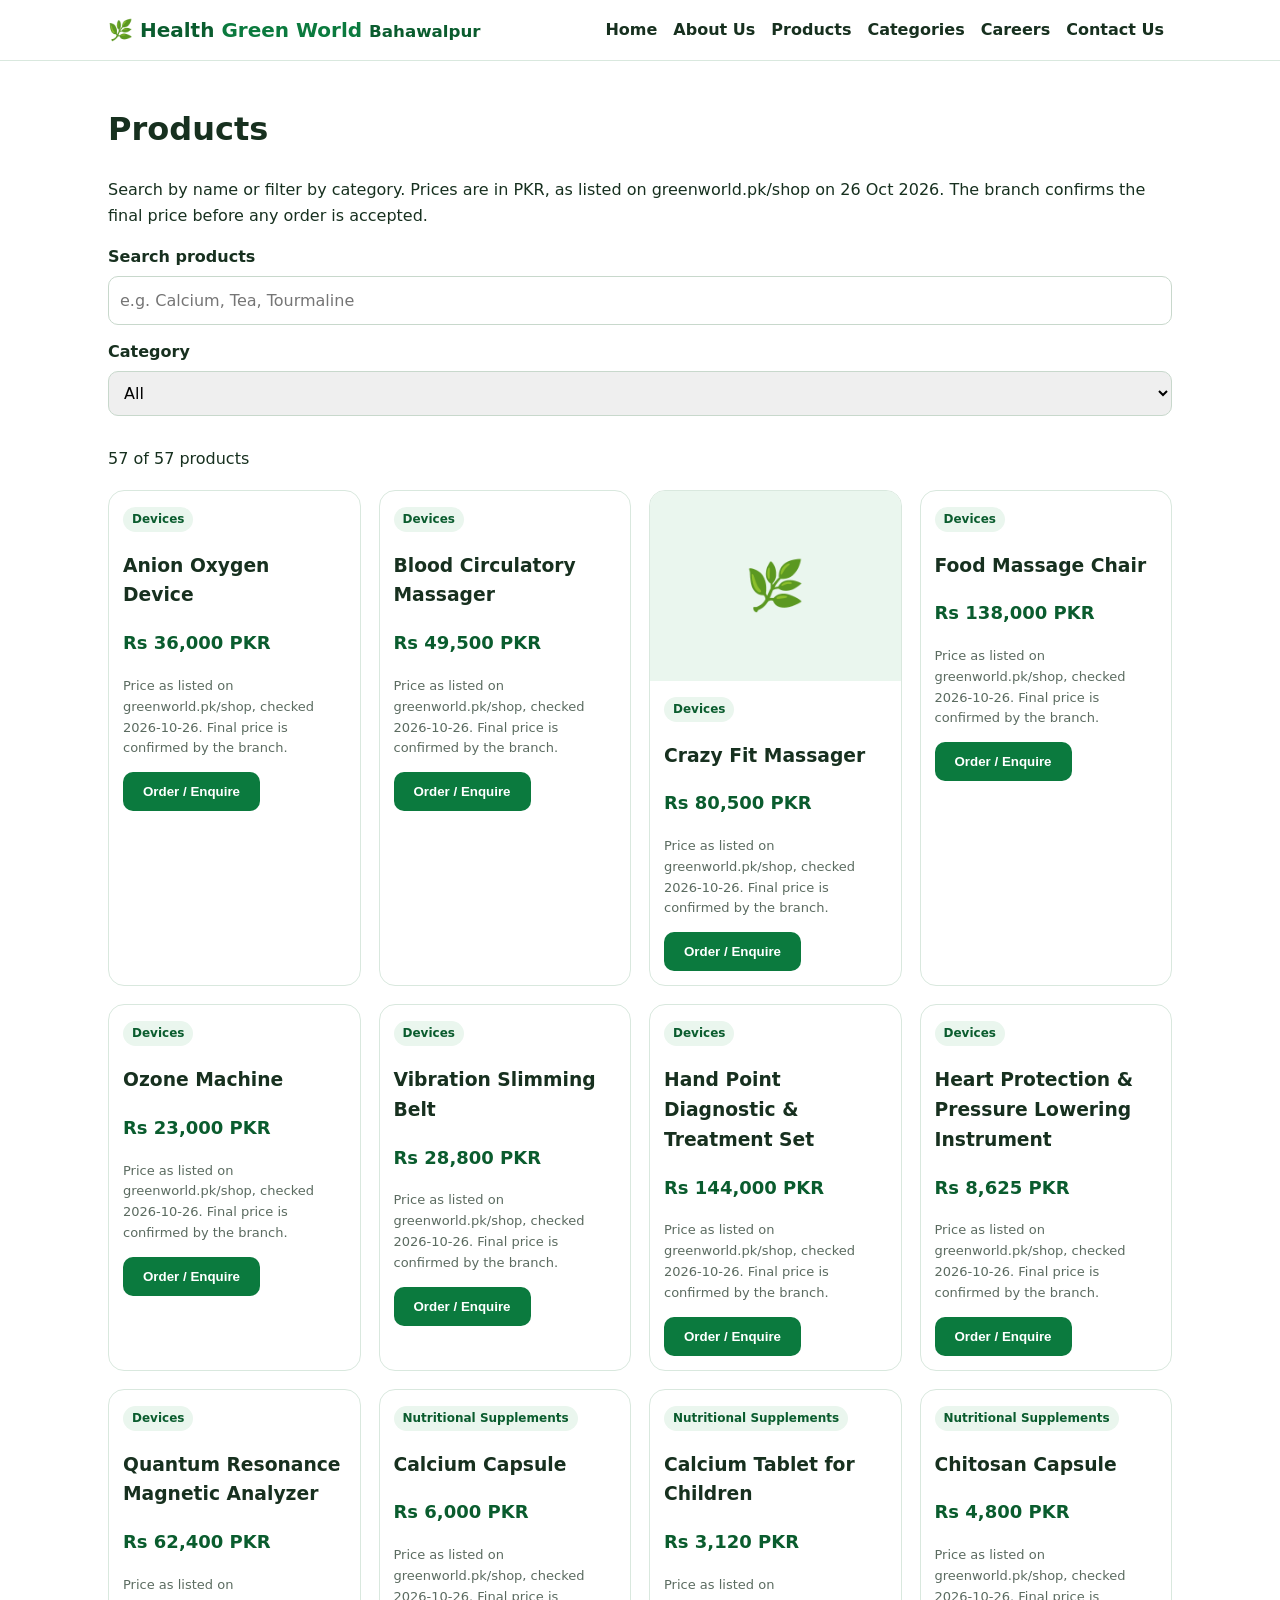
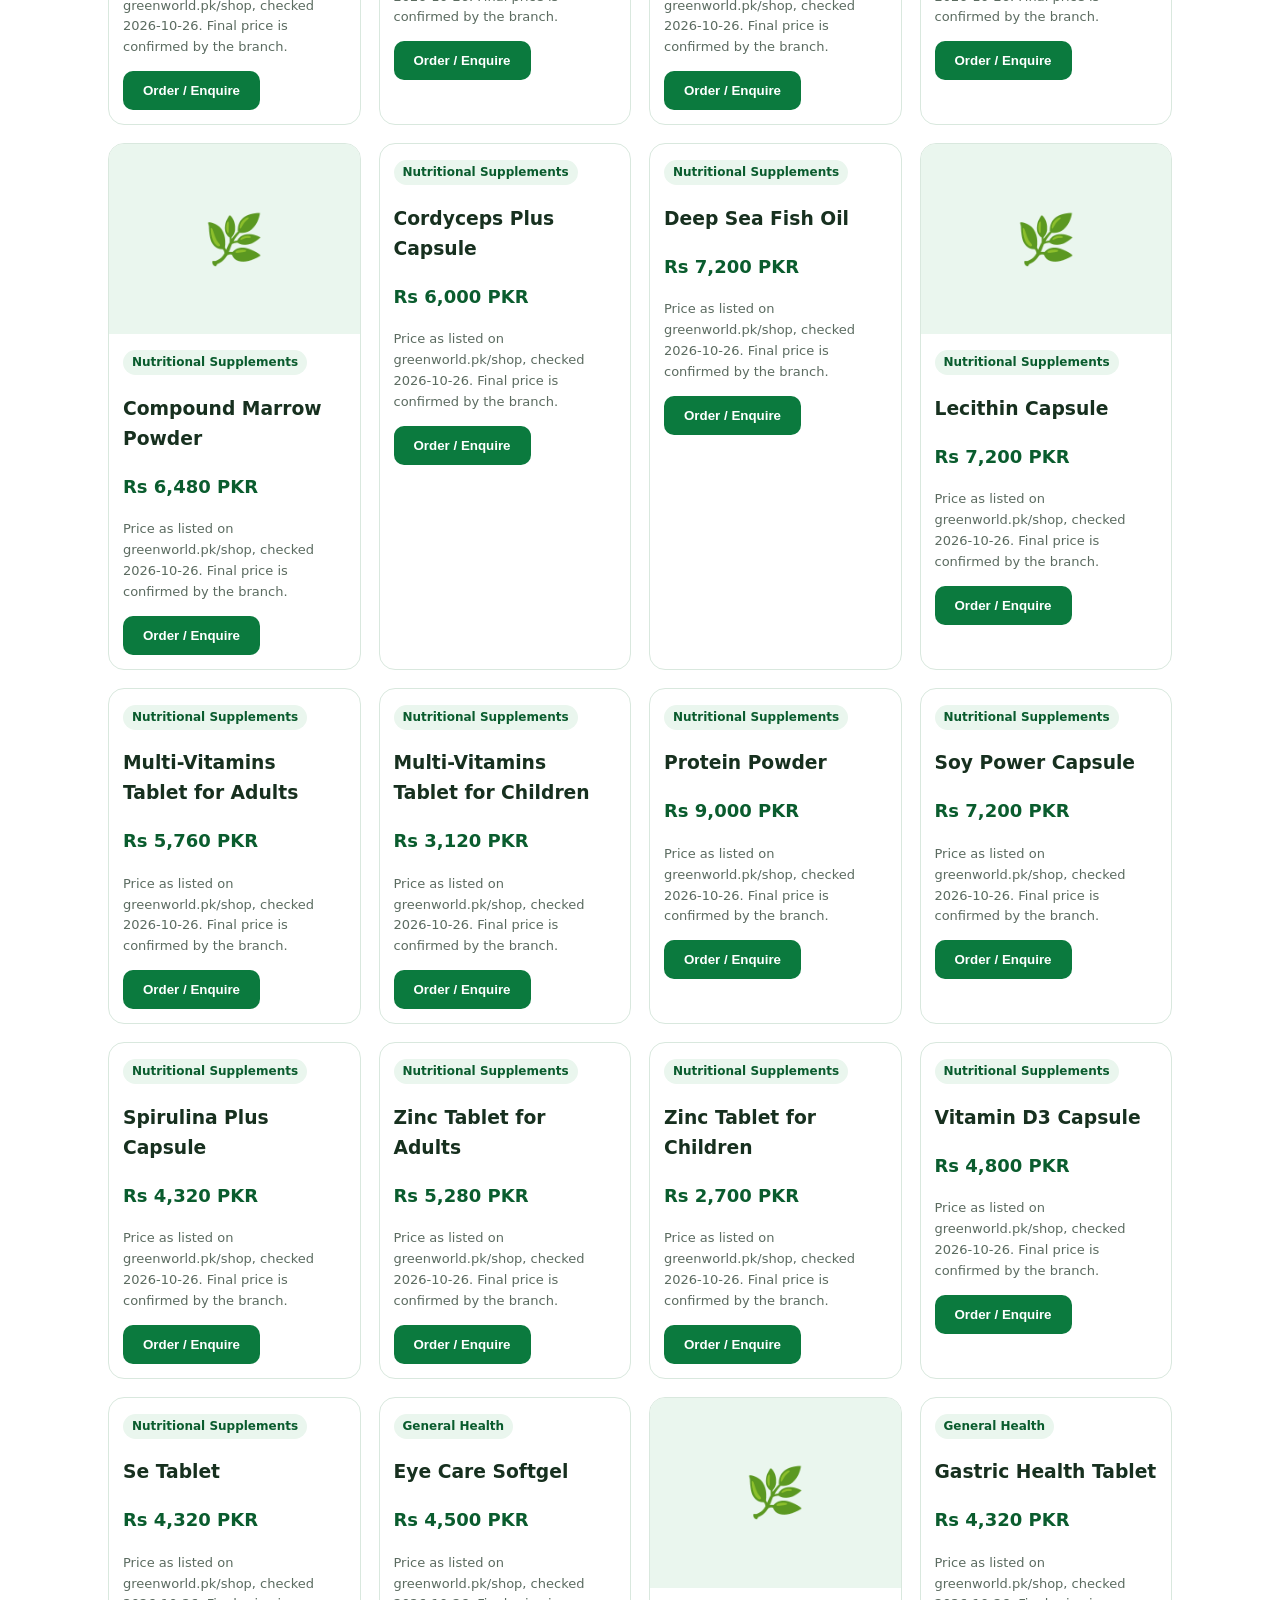
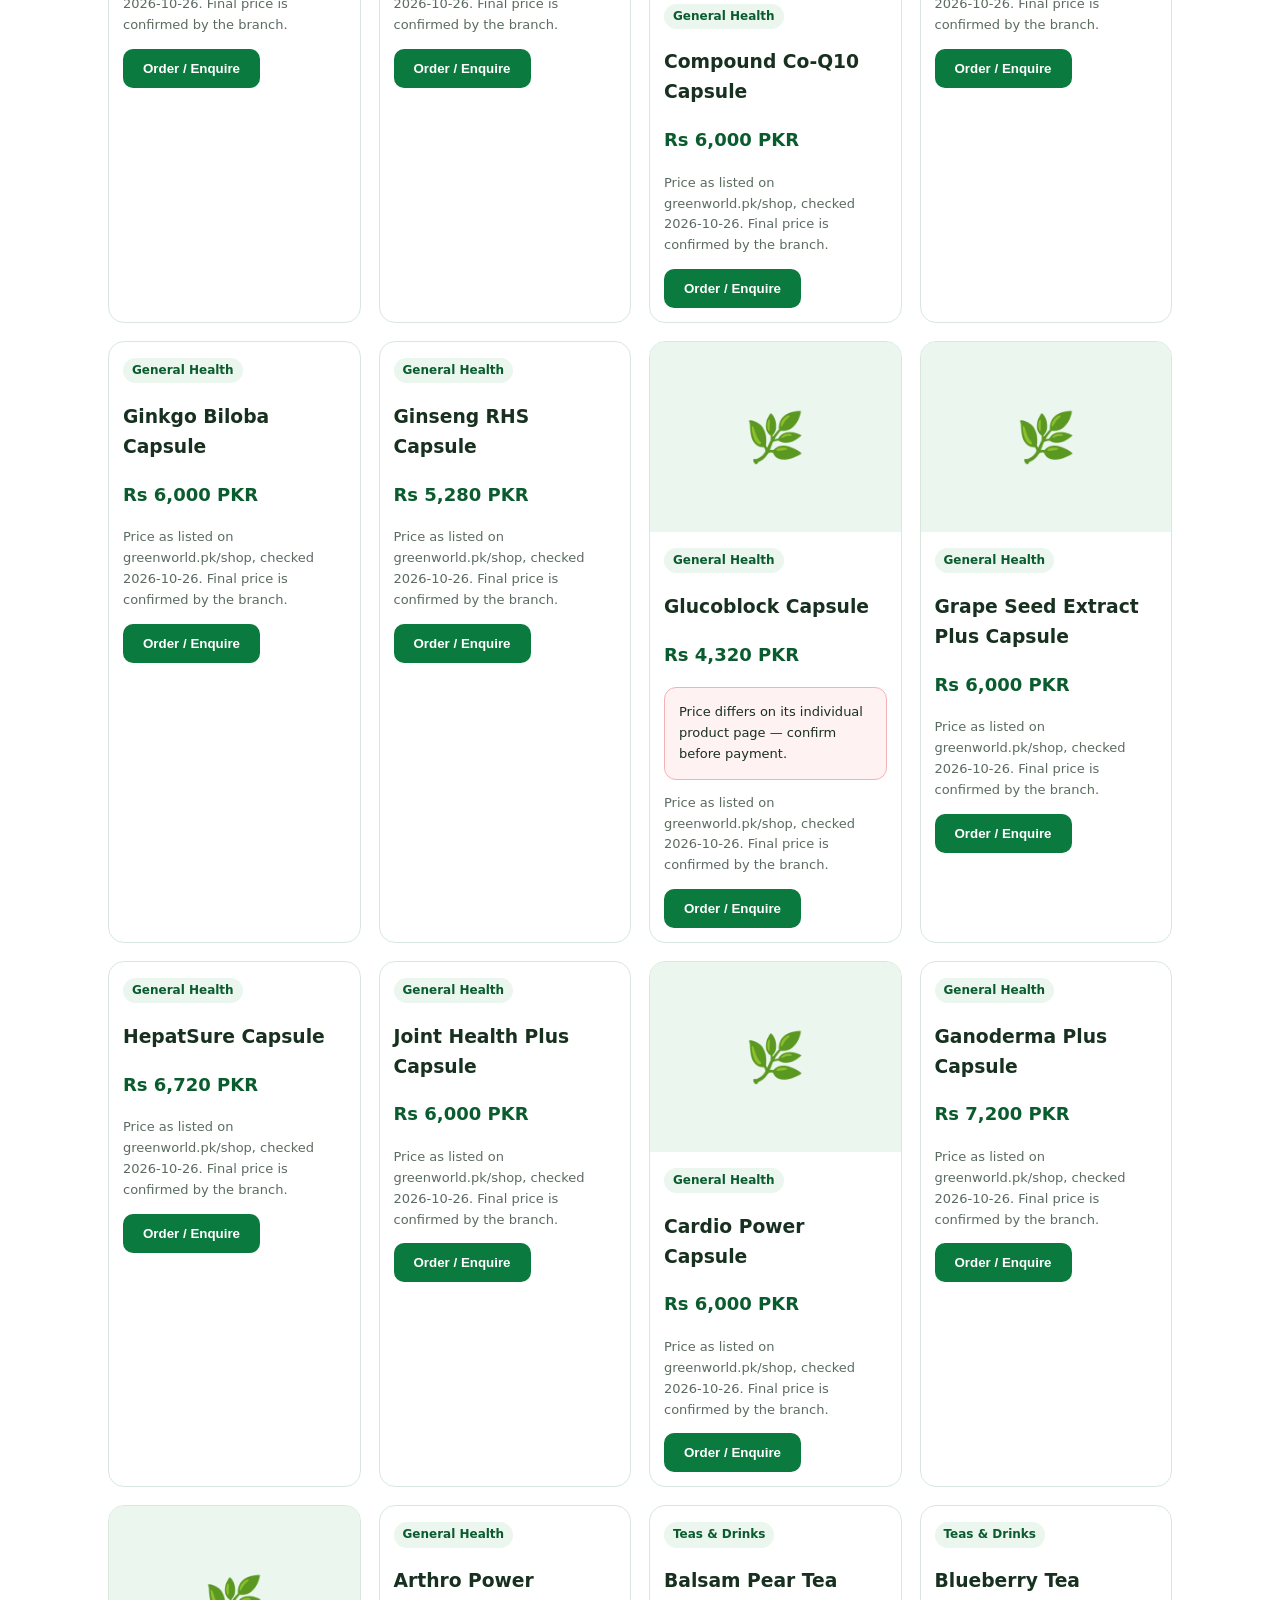
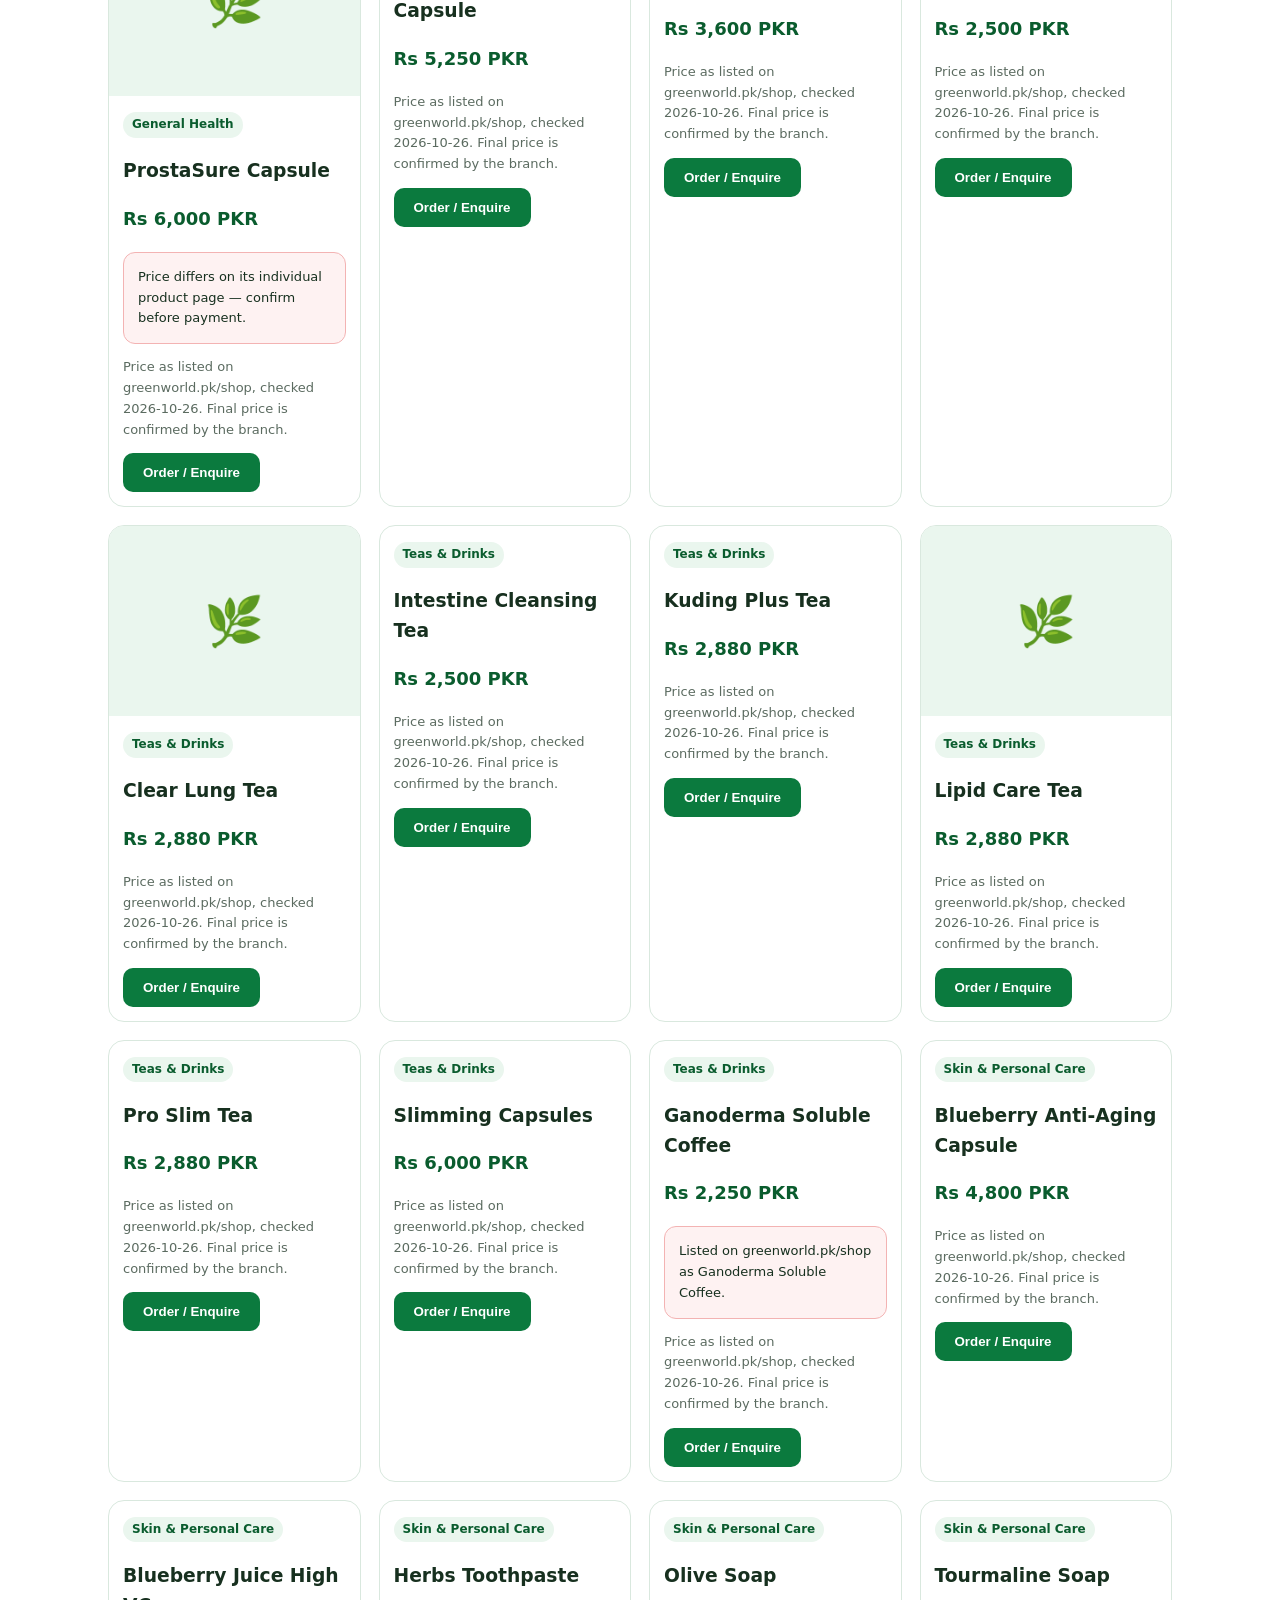
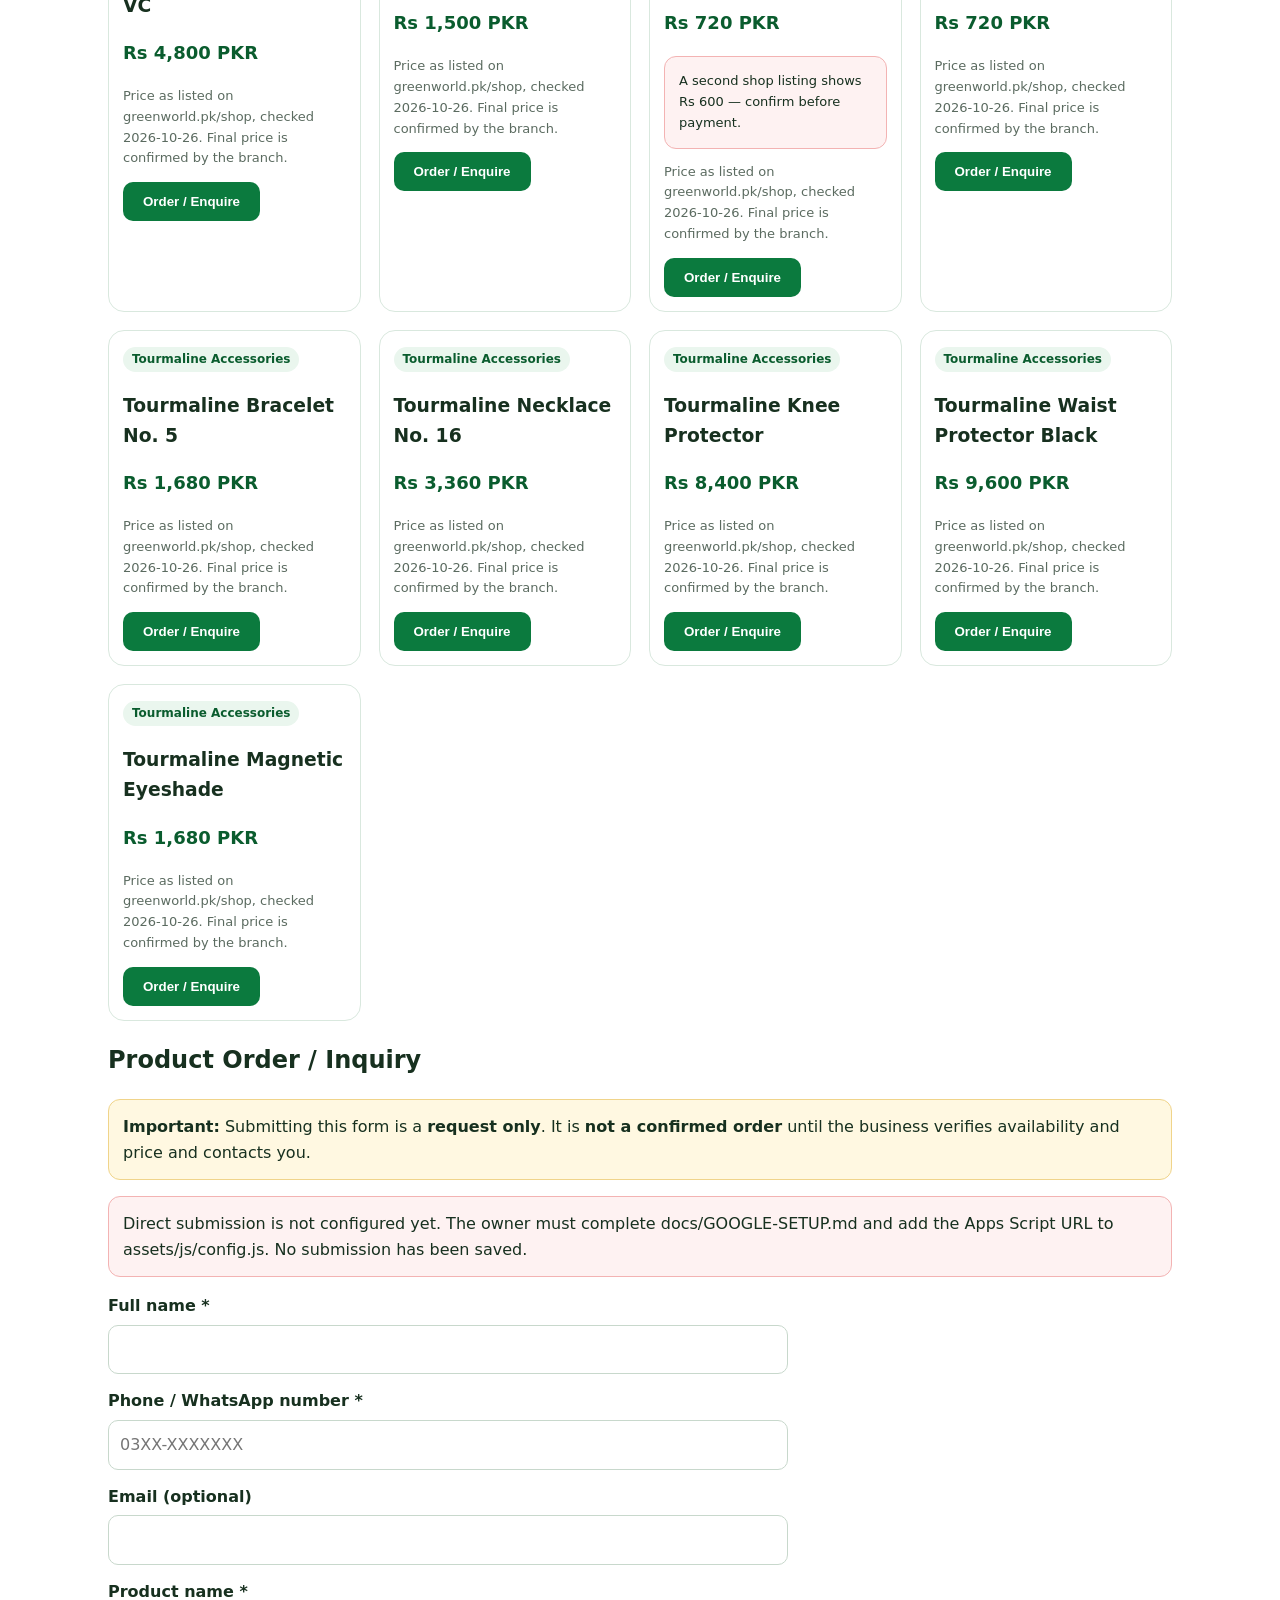
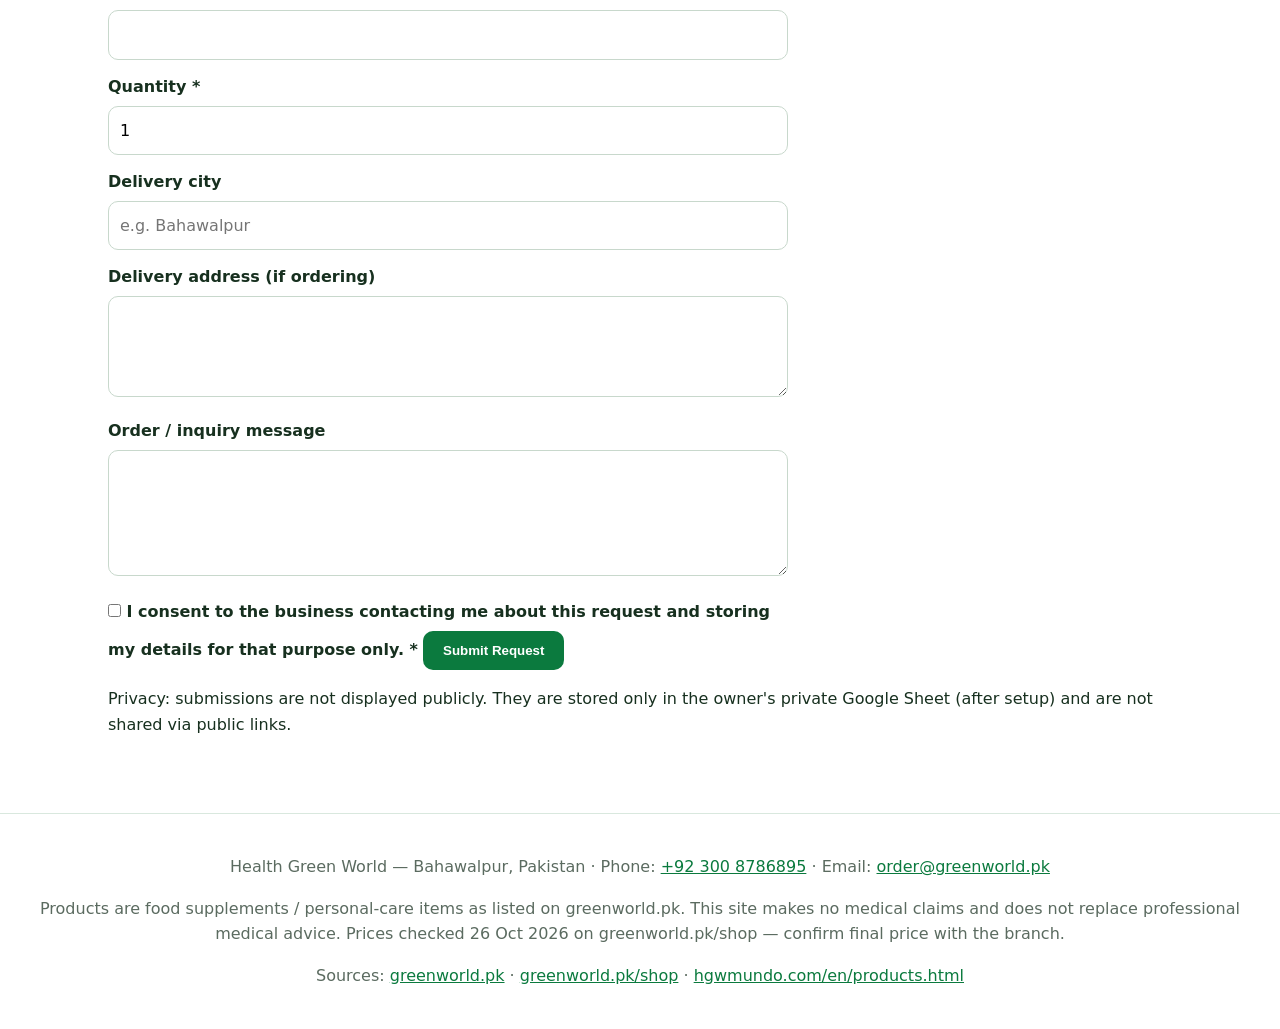
==== products.html @ 9ac87c05 "Health Green World Bahawalpur website: 6 pages, 57-product catalogue, order and career forms, Apps S" ====
<!doctype html><html lang="en"><head><meta charset="utf-8"><meta name="viewport" content="width=device-width,initial-scale=1">
<title>Products | Health Green World Bahawalpur</title><meta name="description" content="Search and filter Health Green World products by category, with listed PKR prices.">
<link rel="stylesheet" href="assets/css/style.css"></head><body><header><div class="nav">
<a class="logo" href="index.html">🌿 Health <span>Green World</span> <small>Bahawalpur</small></a>
<button class="burger" aria-label="Menu">Menu</button>
<nav id="mainnav"><a href="index.html">Home</a><a href="about.html">About Us</a><a href="products.html">Products</a><a href="categories.html">Categories</a><a href="careers.html">Careers</a><a href="contact.html">Contact Us</a></nav></div></header>
<main><h1>Products</h1><p>Search by name or filter by category. Prices are in PKR, as listed on greenworld.pk/shop on 26 Oct 2026. The branch confirms the final price before any order is accepted.</p>
  <label>Search products</label><input id="search" placeholder="e.g. Calcium, Tea, Tourmaline">
  <label>Category</label><select id="cat"></select><p id="count"></p><div class="grid" id="grid"></div>
  <section id="order-form-section"><h2>Product Order / Inquiry</h2>
<p class="notice"><strong>Important:</strong> Submitting this form is a <strong>request only</strong>. It is <strong>not a confirmed order</strong> until the business verifies availability and price and contacts you.</p>
<div id="order-form-fallback"></div><p id="order-form-msg"></p>
<form id="order-form" class="form" novalidate>
<label>Full name *</label><input name="full_name" required>
<label>Phone / WhatsApp number *</label><input name="phone" required pattern="[0-9+\- ]{7,20}" placeholder="03XX-XXXXXXX">
<label>Email (optional)</label><input name="email" type="email">
<label>Product name *</label><input name="product_name" id="product_name" required>
<label>Quantity *</label><input name="quantity" type="number" min="1" max="100" value="1" required>
<label>Delivery city</label><input name="delivery_city" placeholder="e.g. Bahawalpur">
<label>Delivery address (if ordering)</label><textarea name="delivery_address" rows="3"></textarea>
<label>Order / inquiry message</label><textarea name="message" rows="4"></textarea>
<input type="text" name="website" style="display:none" tabindex="-1" autocomplete="off">
<label><input type="checkbox" name="consent" required style="width:auto"> I consent to the business contacting me about this request and storing my details for that purpose only. *</label>
<button class="btn" type="submit">Submit Request</button></form>
<p>Privacy: submissions are not displayed publicly. They are stored only in the owner's private Google Sheet (after setup) and are not shared via public links.</p></section></main><footer><p>Health Green World — Bahawalpur, Pakistan · Phone: <a data-hgw="phone" href="#"></a> · Email: <a data-hgw="email" href="#"></a></p>
<p>Products are food supplements / personal-care items as listed on greenworld.pk. This site makes no medical claims and does not replace professional medical advice. Prices checked 26 Oct 2026 on greenworld.pk/shop — confirm final price with the branch.</p>
<p>Sources: <a href="https://greenworld.pk/">greenworld.pk</a> · <a href="https://greenworld.pk/shop">greenworld.pk/shop</a> · <a href="https://www.hgwmundo.com/en/products.html">hgwmundo.com/en/products.html</a></p></footer>
<script src="assets/js/config.js"></script><script src="assets/js/main.js"></script><script src="assets/js/products.js"></script><script src="assets/js/forms.js"></script></body></html>
---- assets/css/style.css ----
:root{--green:#0b7a3e;--dark:#0a5c2e;--light:#eaf6ee;--ink:#17301f;--muted:#5b6b60;--line:#d9e8de}
*{box-sizing:border-box}body{margin:0;font-family:system-ui,-apple-system,Segoe UI,Roboto,Arial,sans-serif;color:var(--ink);line-height:1.6;background:#fff}
a{color:var(--green)}header{position:sticky;top:0;background:#fff;border-bottom:1px solid var(--line);z-index:10}
.nav{max-width:1100px;margin:auto;display:flex;align-items:center;justify-content:space-between;padding:14px 18px;gap:12px}
.logo{font-weight:800;font-size:20px;color:var(--dark);text-decoration:none}.logo span{color:var(--green)}
nav a{margin:0 8px;text-decoration:none;color:var(--ink);font-weight:600}nav a:hover{color:var(--green)}
.burger{display:none;background:var(--green);color:#fff;border:0;padding:8px 12px;border-radius:8px}
main{max-width:1100px;margin:auto;padding:22px 18px 60px}.hero{background:linear-gradient(135deg,#0b7a3e,#0e9a4d);color:#fff;border-radius:20px;padding:38px 28px}
.hero h1{font-size:clamp(30px,5vw,48px);line-height:1.15;margin:8px 0}.btn{display:inline-block;background:var(--green);color:#fff!important;padding:12px 20px;border-radius:10px;text-decoration:none;font-weight:700;border:0;cursor:pointer}.btn.light{background:#fff;color:var(--dark)!important}.btn:disabled{opacity:.55}
.grid{display:grid;grid-template-columns:repeat(auto-fill,minmax(230px,1fr));gap:18px;margin-top:18px}
.card{border:1px solid var(--line);border-radius:16px;overflow:hidden;background:#fff;transition:.2s}.card:hover{transform:translateY(-4px);box-shadow:0 12px 28px rgba(11,122,62,.15)}
.card img{width:100%;height:190px;object-fit:cover;background:var(--light)}.card .pad{padding:14px}.price{font-weight:800;color:var(--dark);font-size:18px}.tag{display:inline-block;background:var(--light);color:var(--dark);padding:3px 9px;border-radius:20px;font-size:12px;font-weight:700}
input,select,textarea{width:100%;padding:11px;border:1px solid #c8d8cc;border-radius:10px;margin:6px 0 14px;font:inherit}label{font-weight:600}.form{max-width:680px}.notice{background:#fff8e1;border:1px solid #f0d48a;padding:14px;border-radius:12px}.warn{background:#fef2f2;border:1px solid #f3b3b3;padding:14px;border-radius:12px}.ok{background:#eaf6ee;border:1px solid #9fd3ae;padding:14px;border-radius:12px}
footer{border-top:1px solid var(--line);padding:24px 18px;text-align:center;color:var(--muted)}.filters{display:flex;flex-wrap:wrap;gap:10px;margin:16px 0}.filters button{border:1px solid var(--line);background:#fff;padding:8px 14px;border-radius:20px;cursor:pointer}.filters button.on{background:var(--green);color:#fff}
@media(max-width:720px){nav{display:none}nav.open{display:flex;flex-direction:column;position:absolute;right:14px;top:62px;background:#fff;border:1px solid var(--line);padding:12px;border-radius:12px}.burger{display:block}.hero{padding:26px 18px}}
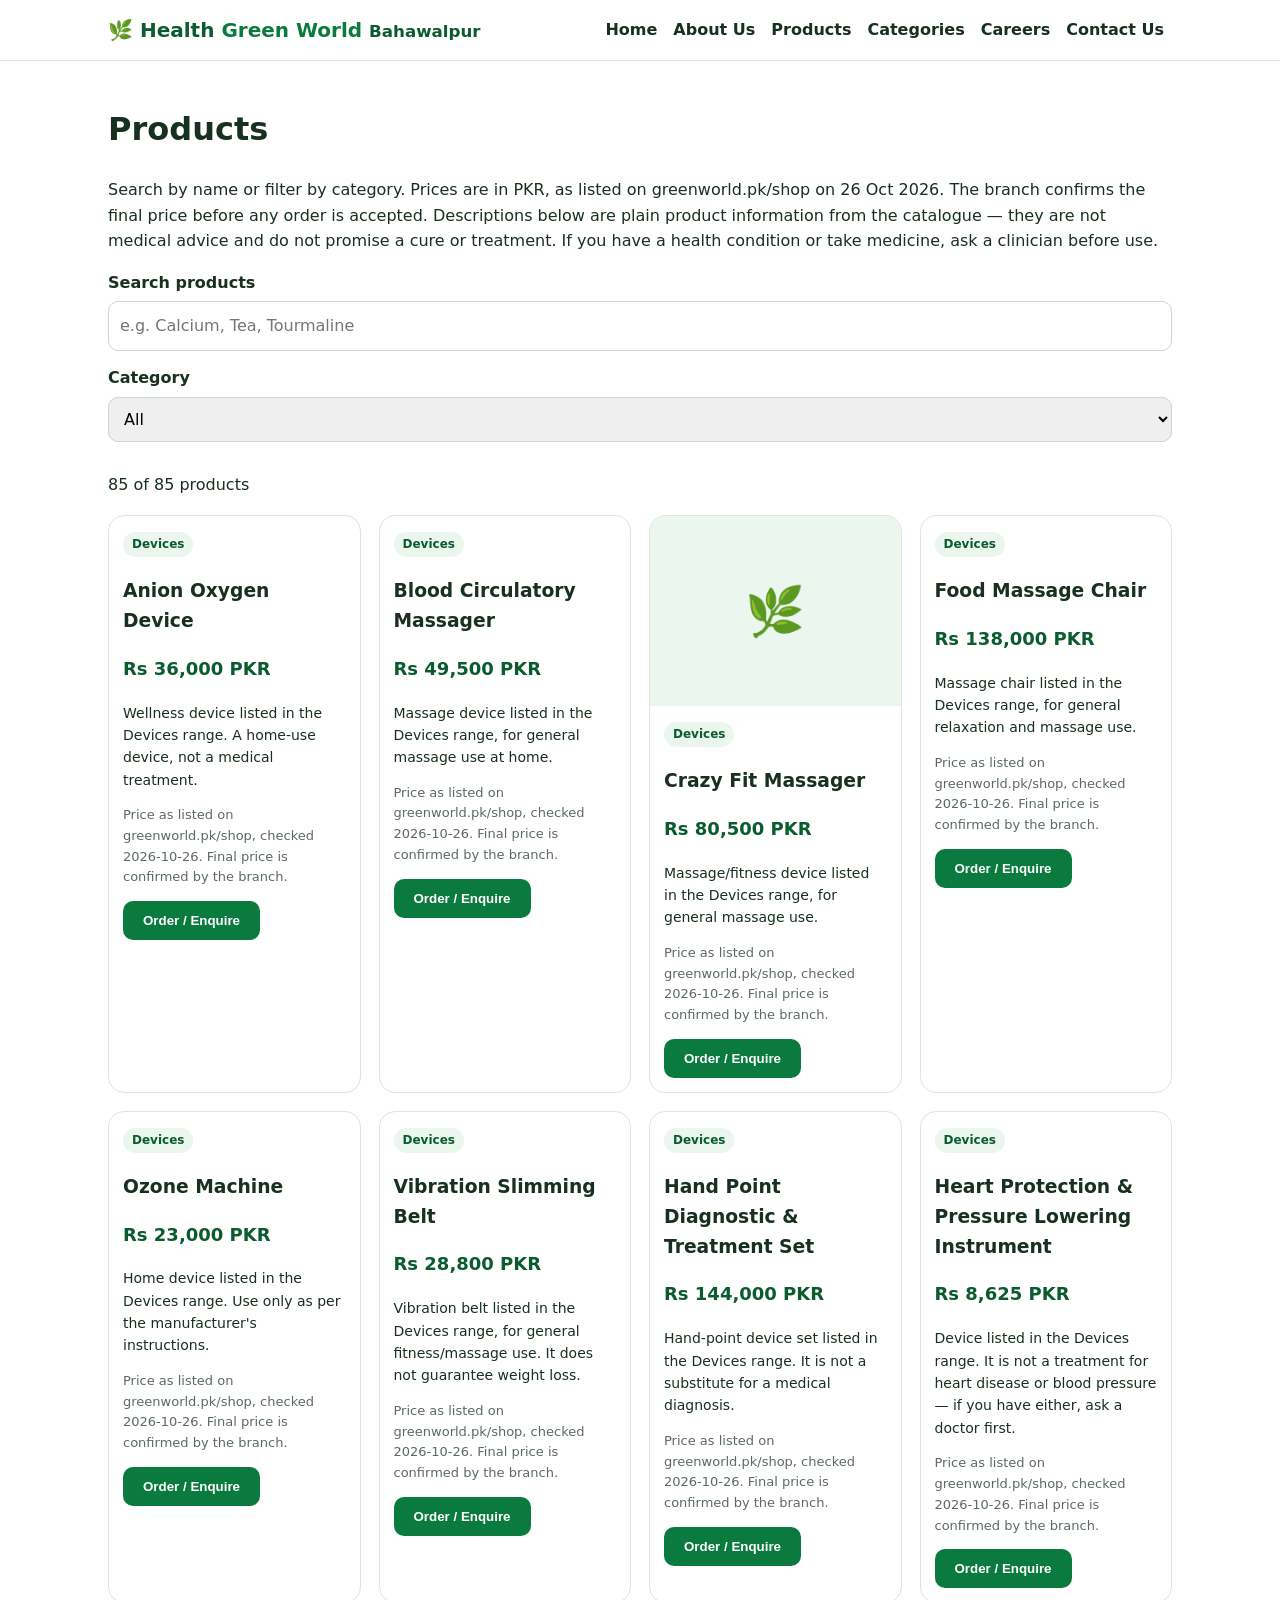
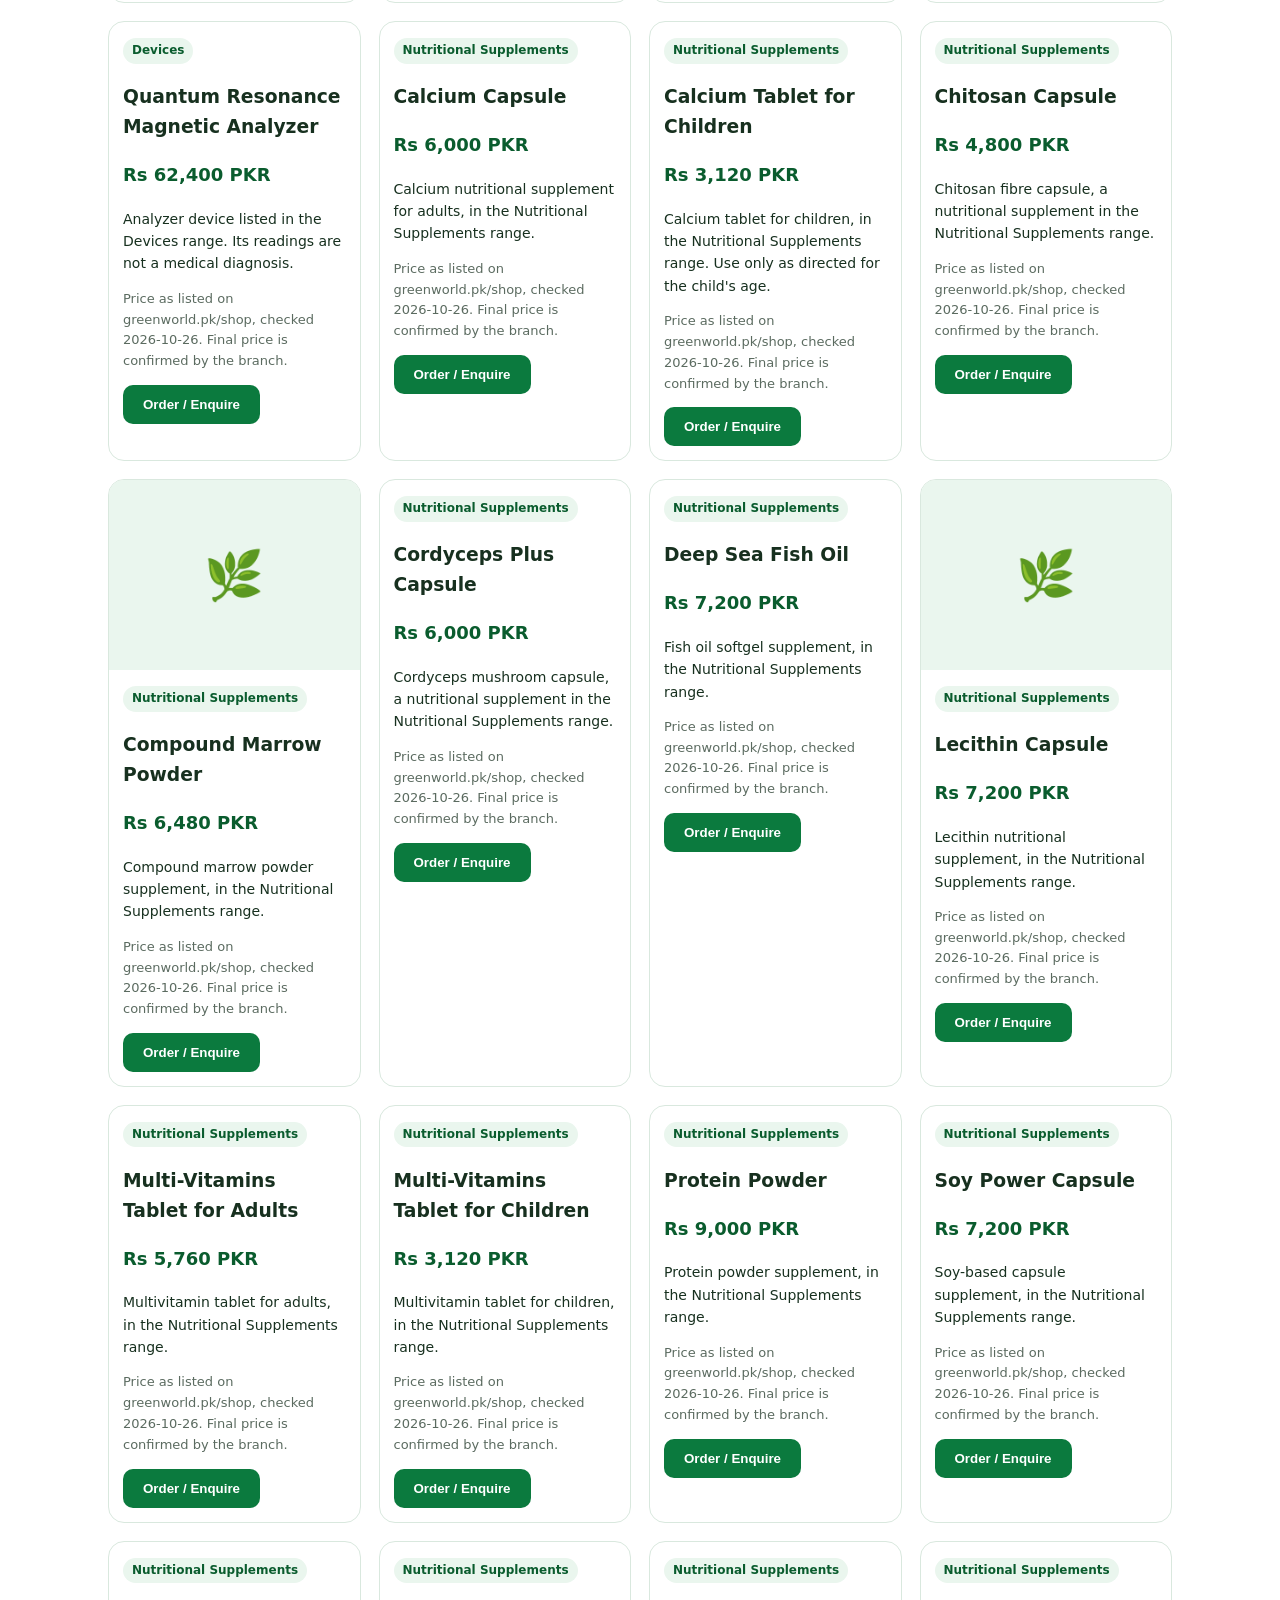
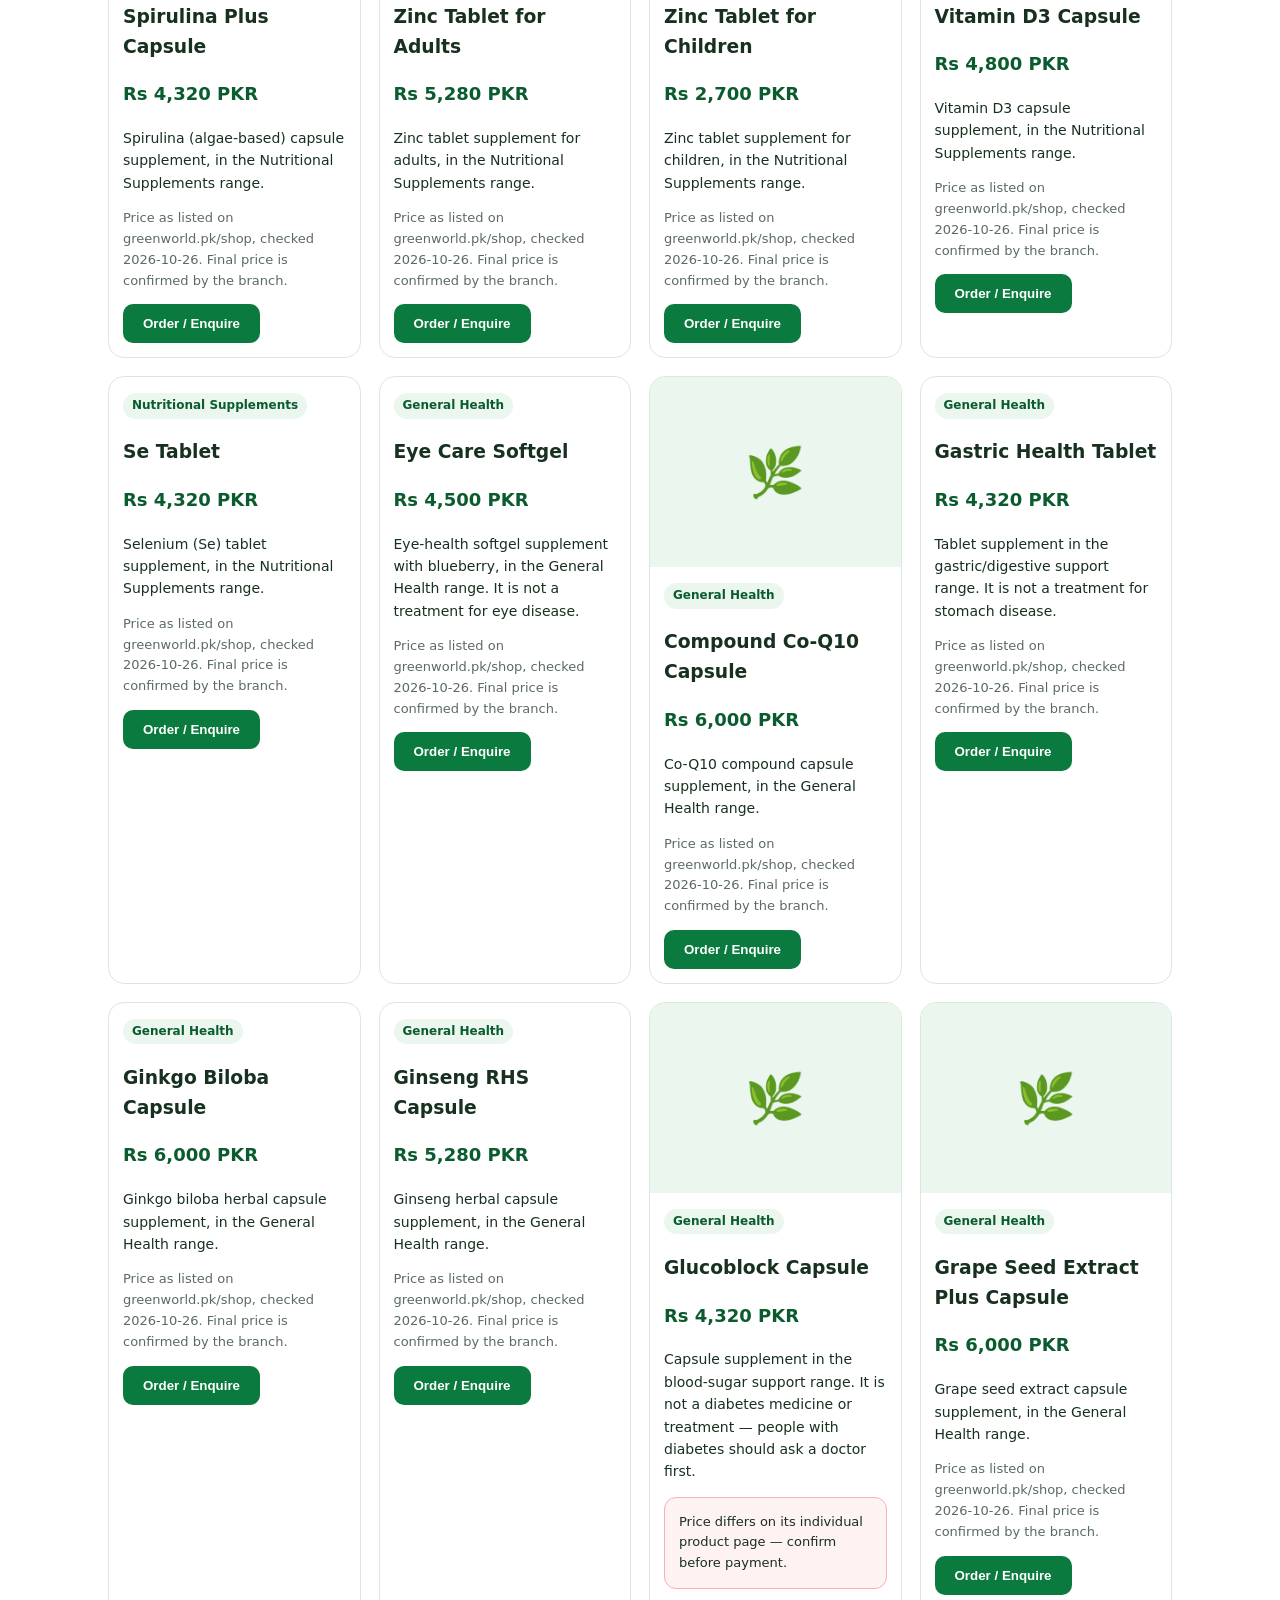
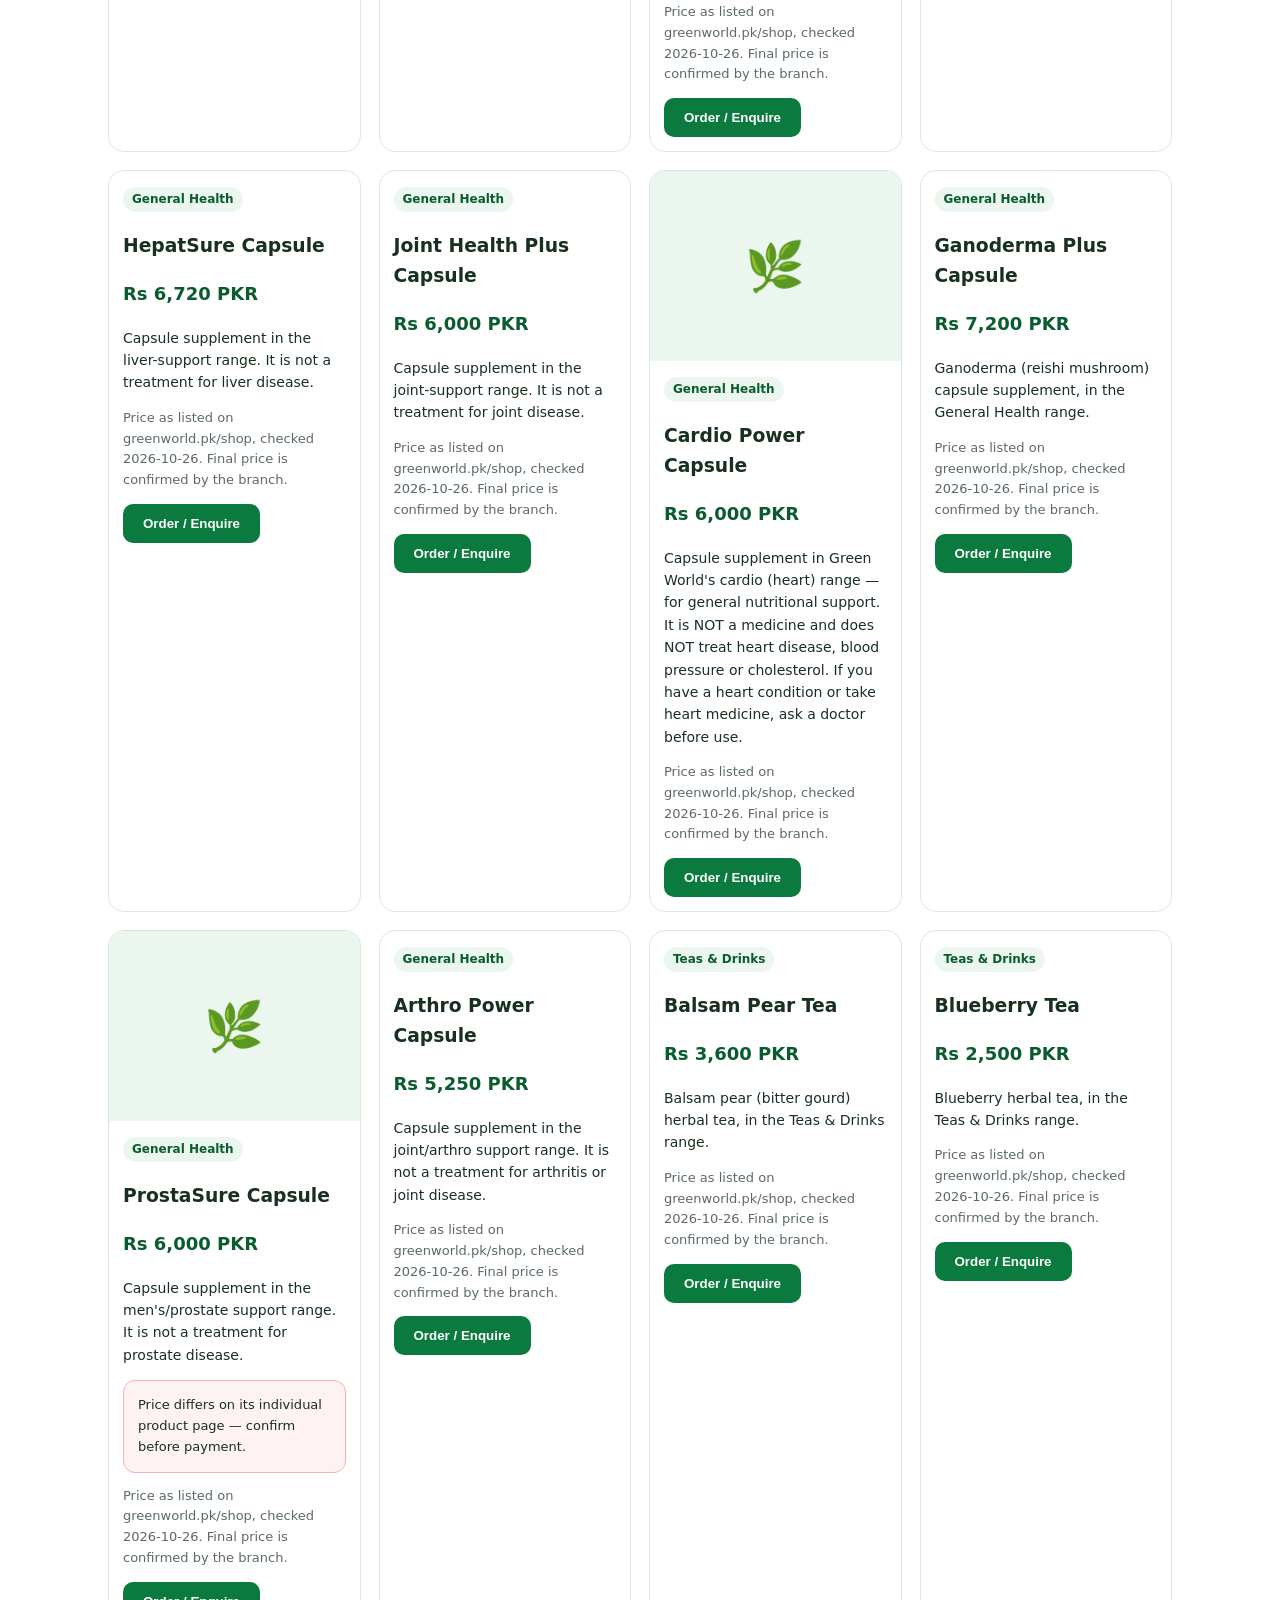
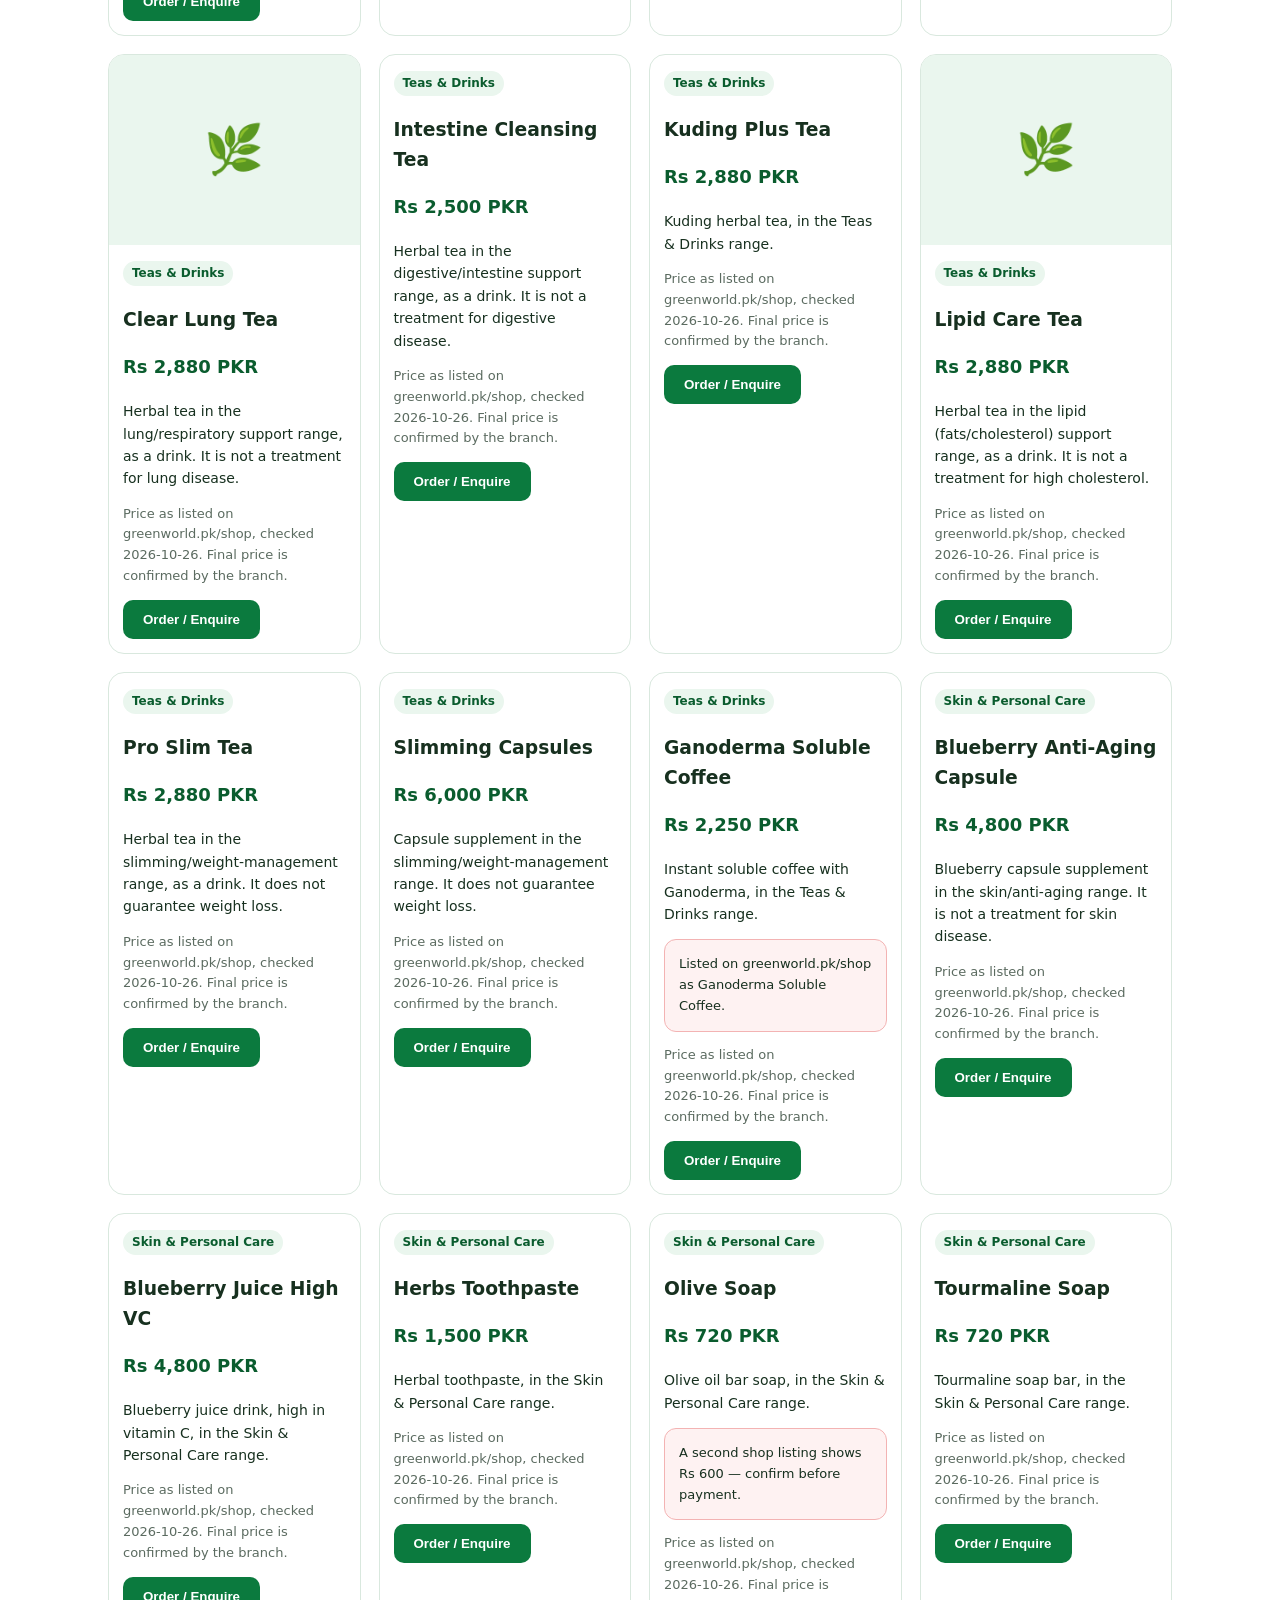
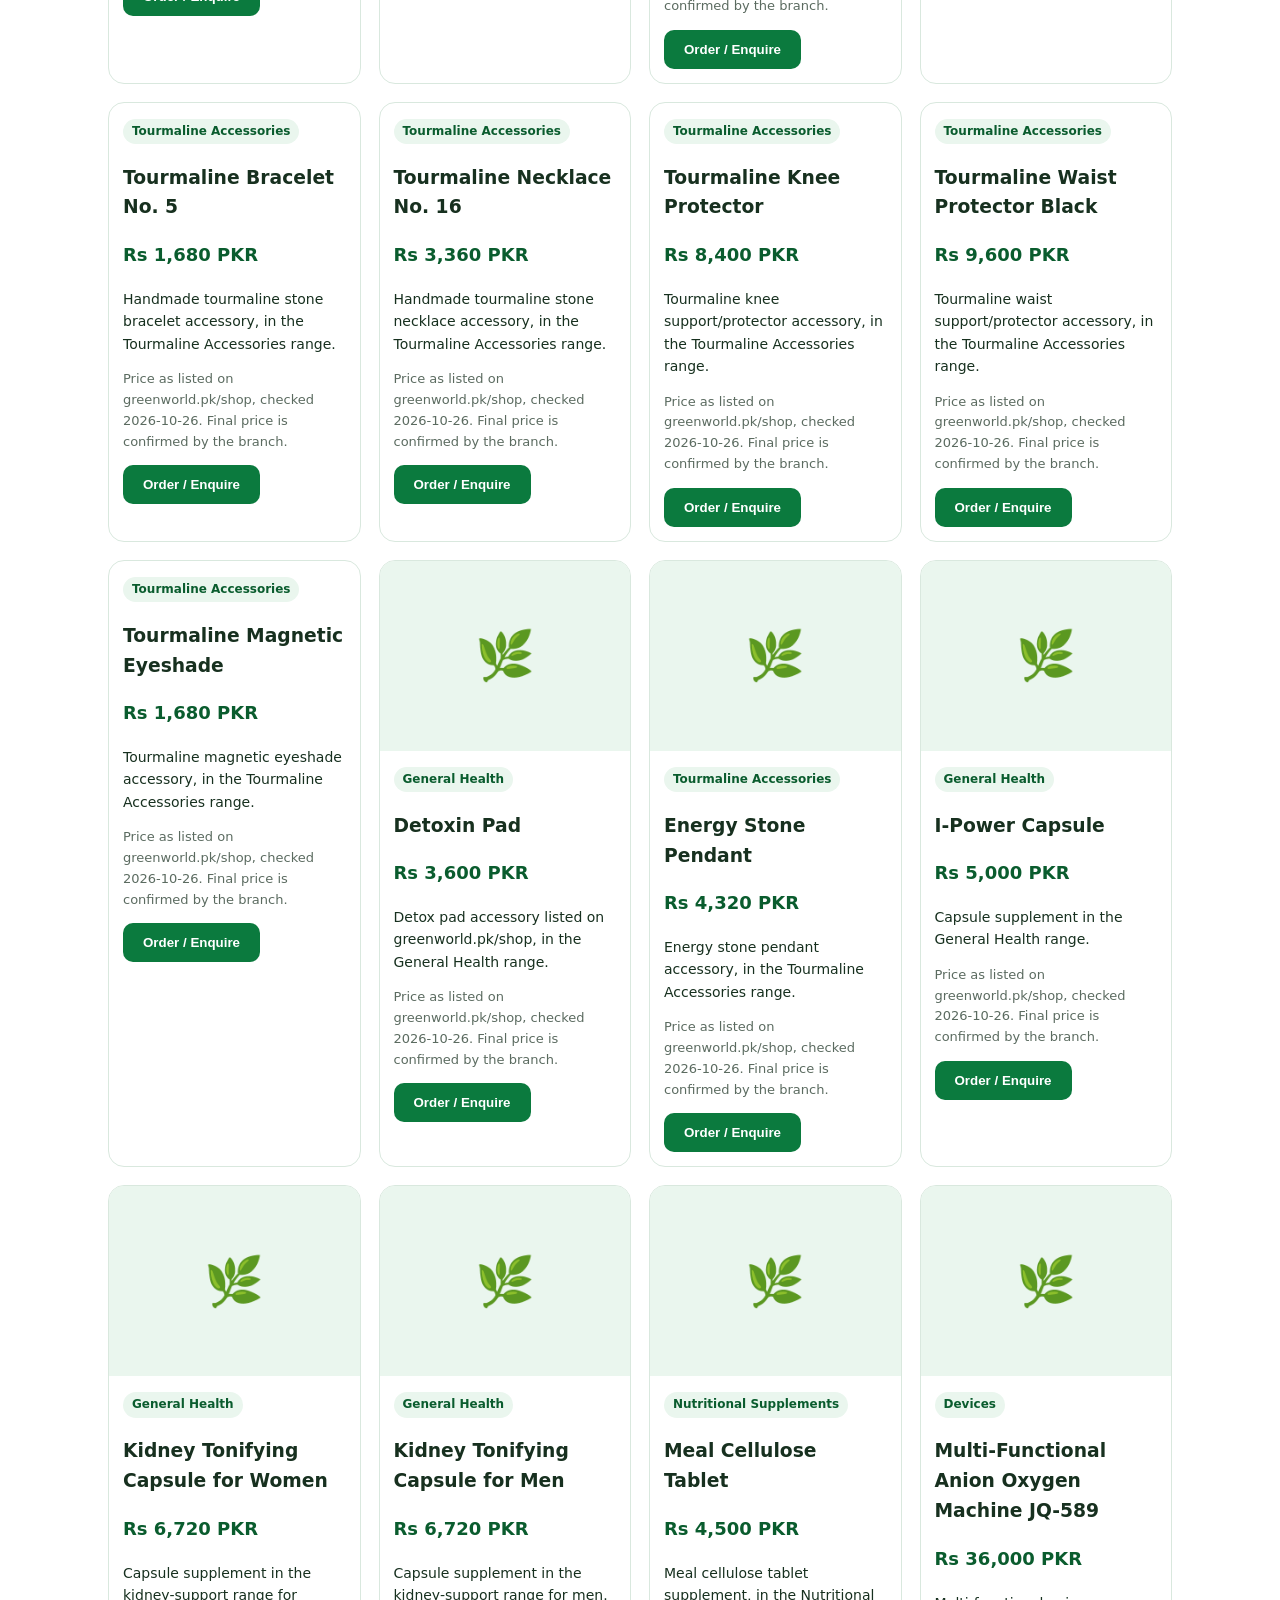
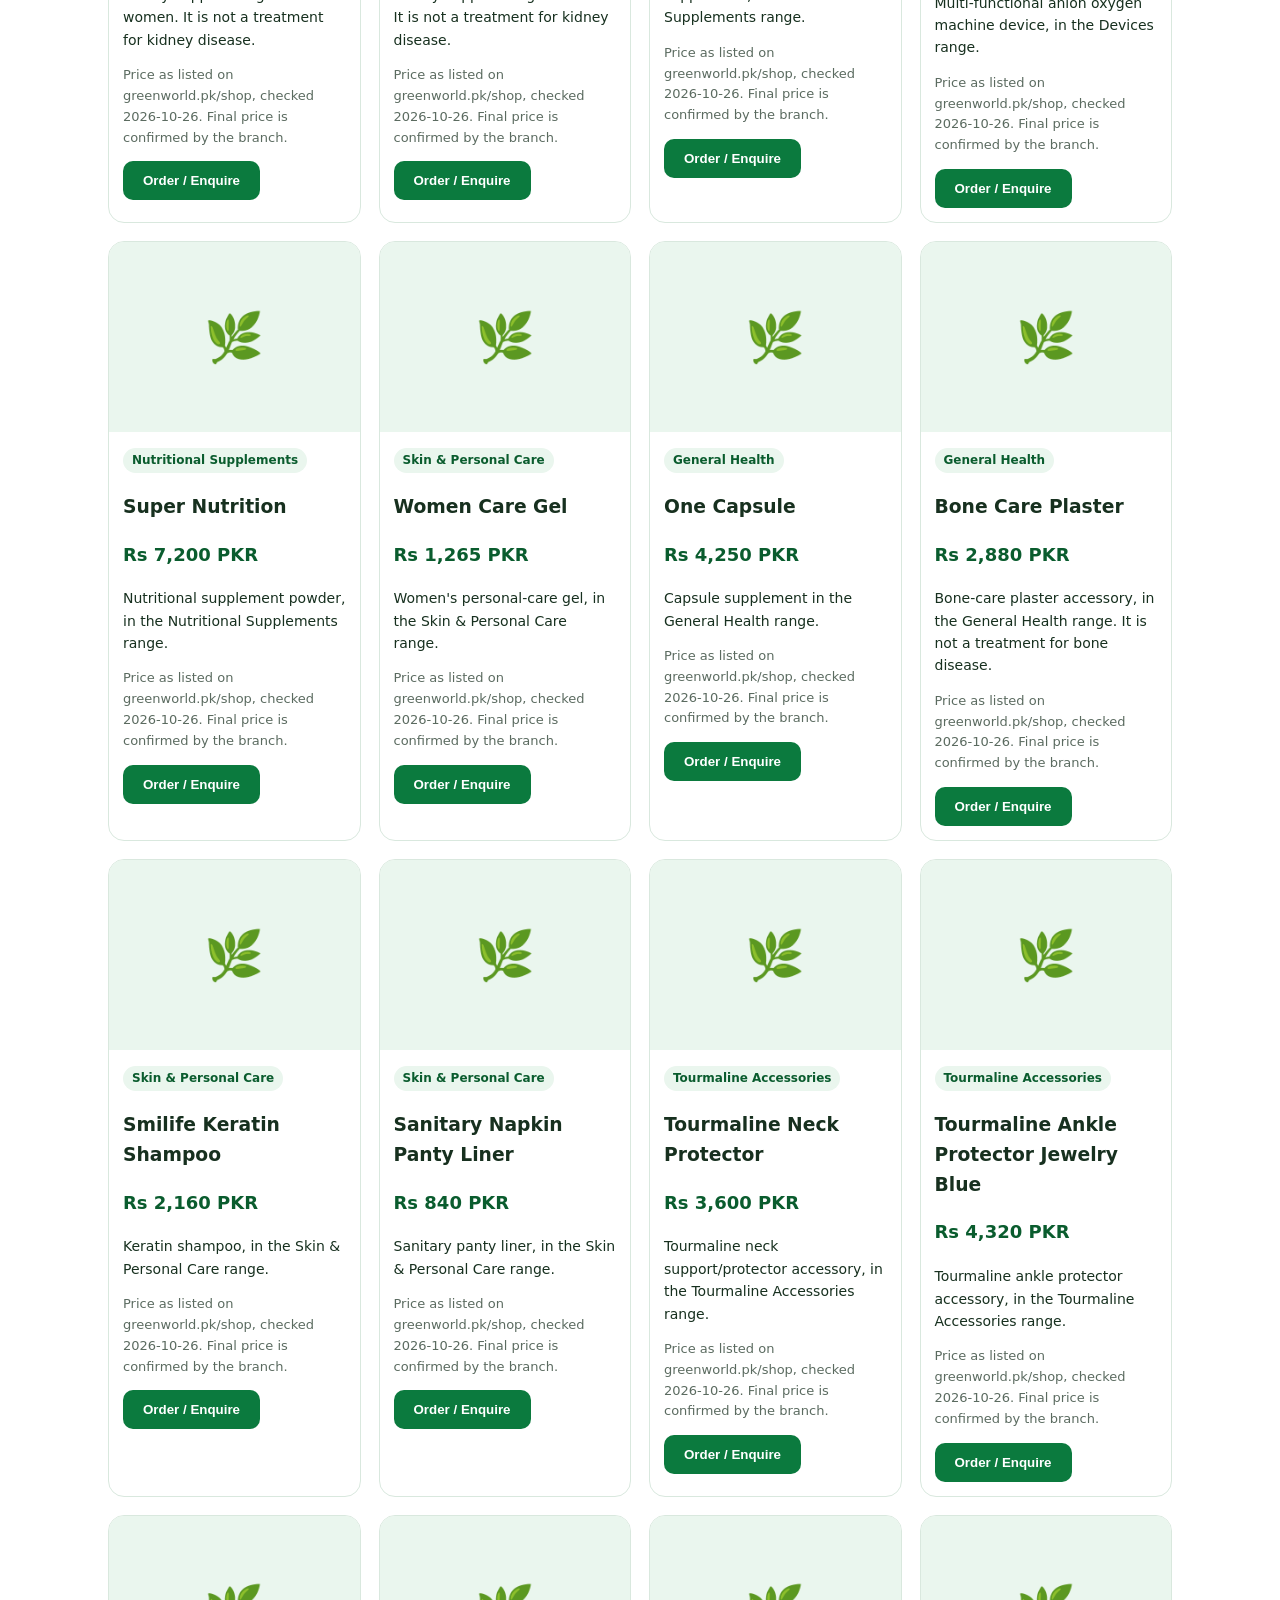
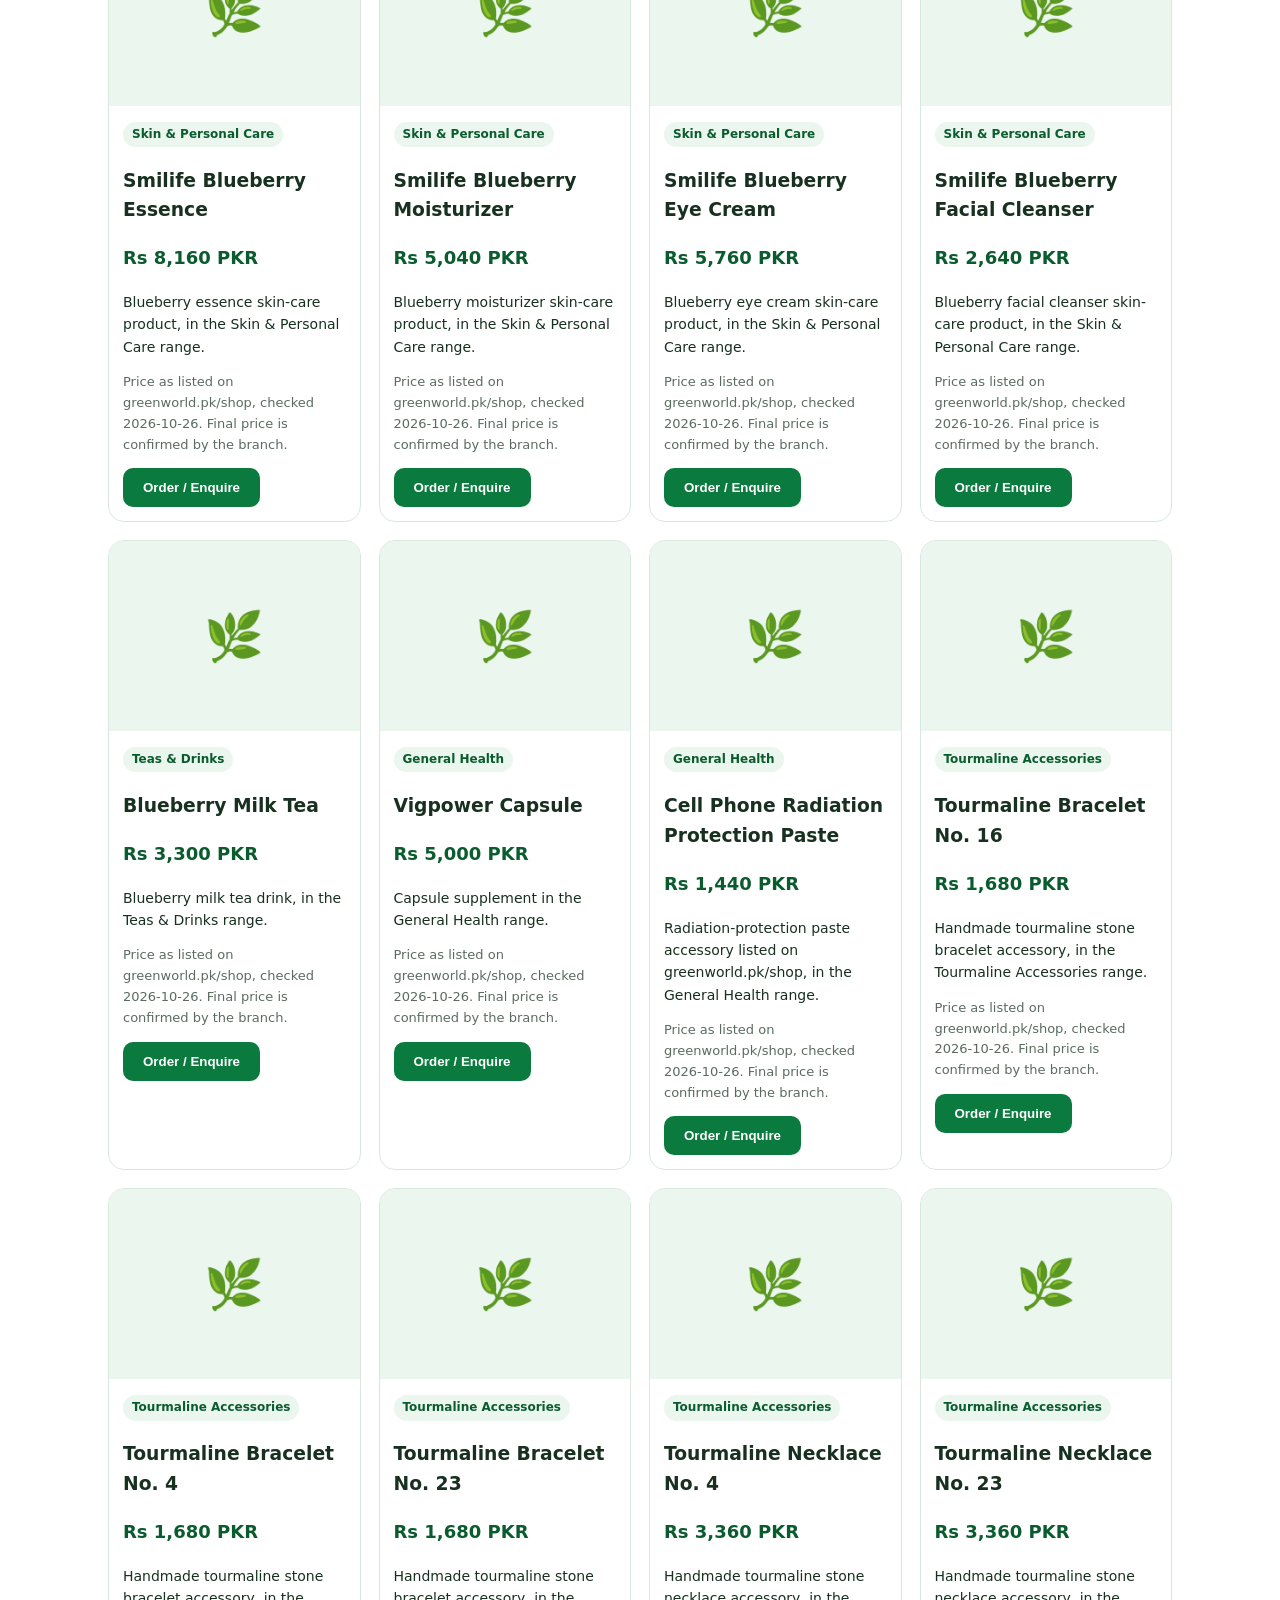
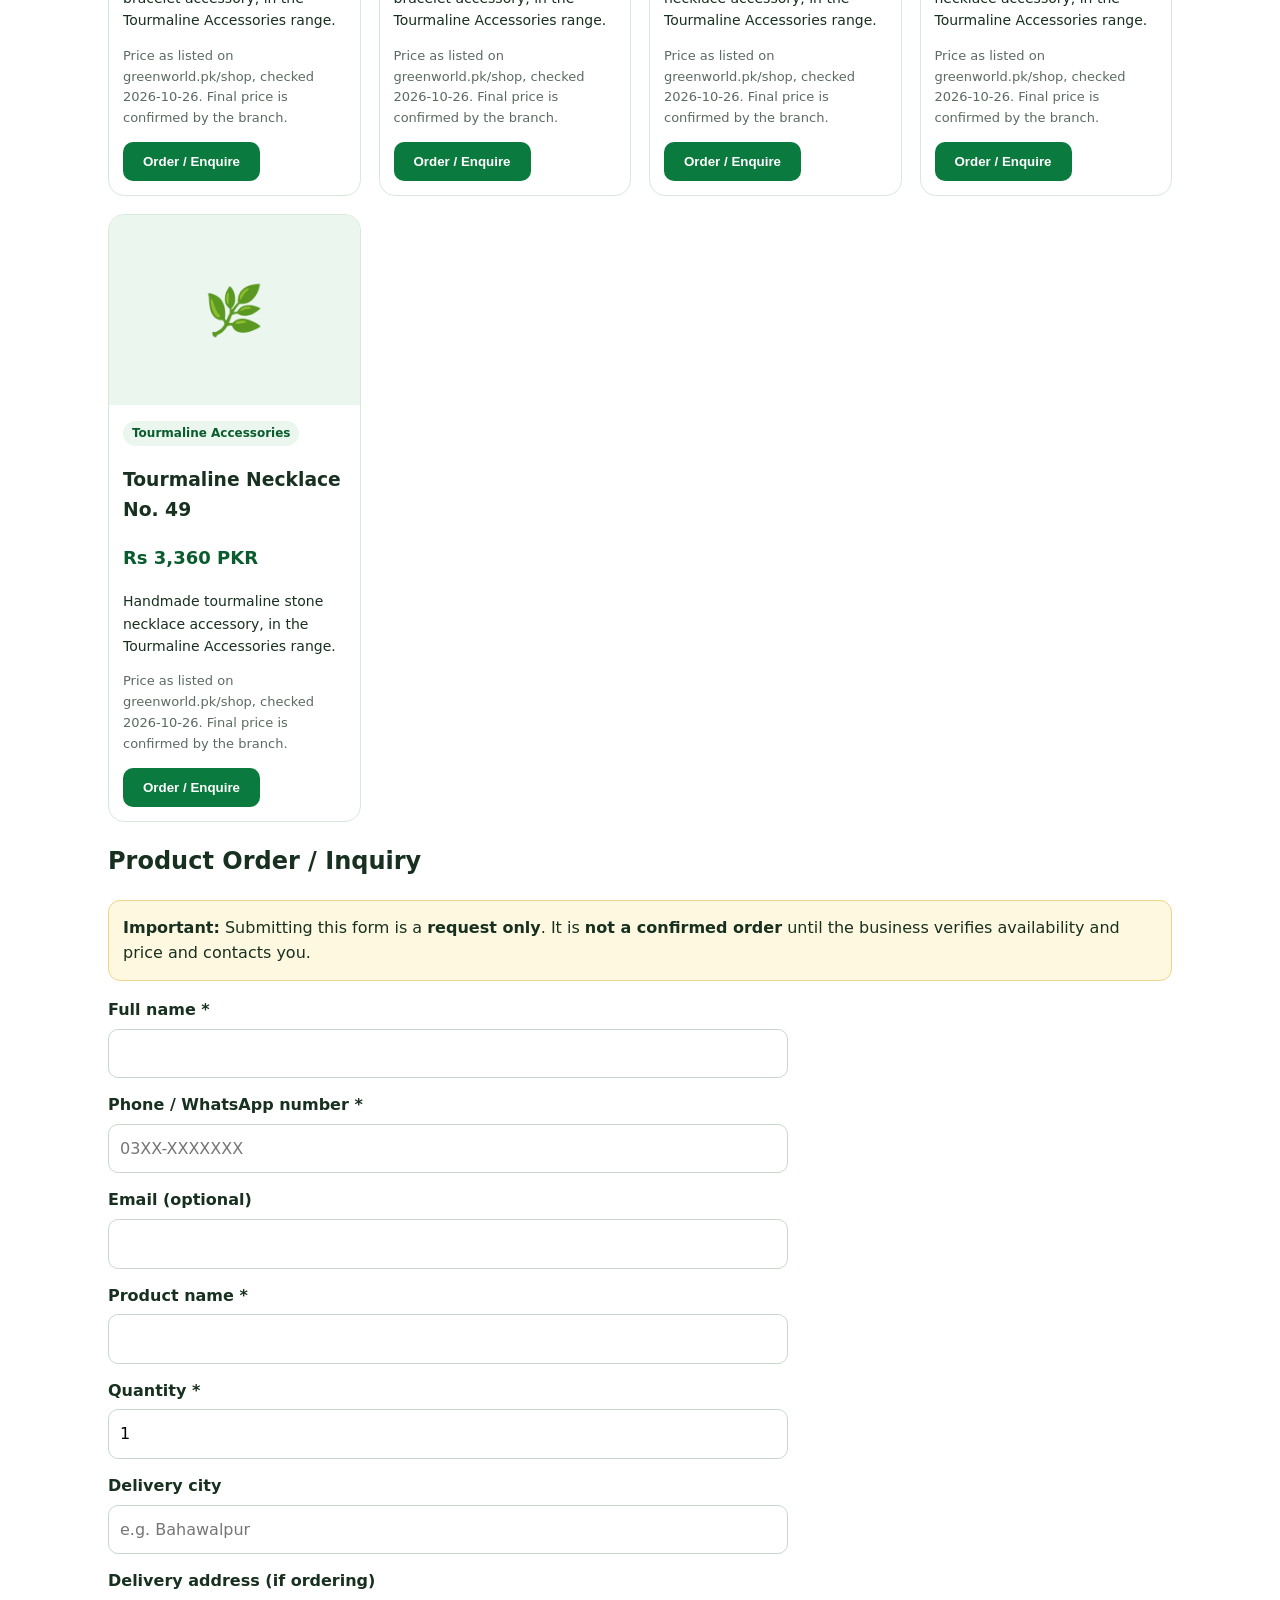
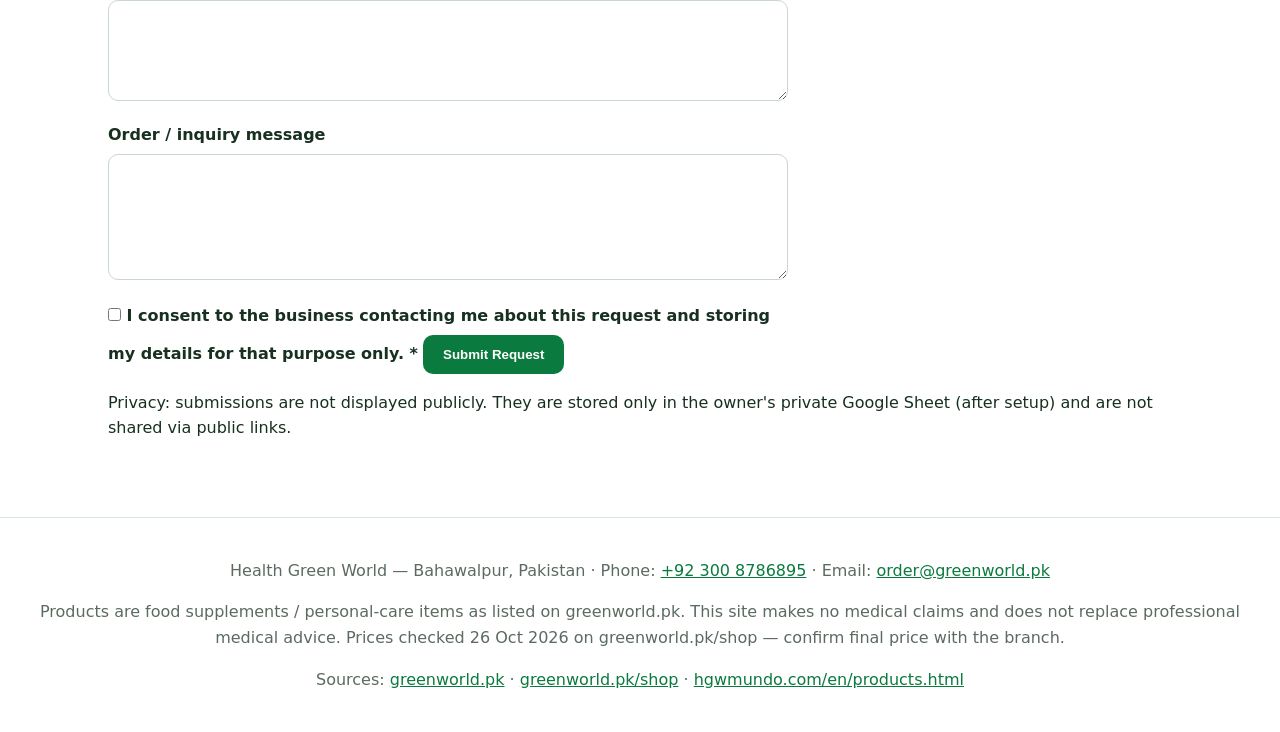
==== commit 184b2413: "Products update: descriptions for all products, 28 more shop products (85 total), remove duplicated/" ====
--- a/products.html
+++ b/products.html
@@ -4,7 +4,7 @@
 <a class="logo" href="index.html">🌿 Health <span>Green World</span> <small>Bahawalpur</small></a>
 <button class="burger" aria-label="Menu">Menu</button>
 <nav id="mainnav"><a href="index.html">Home</a><a href="about.html">About Us</a><a href="products.html">Products</a><a href="categories.html">Categories</a><a href="careers.html">Careers</a><a href="contact.html">Contact Us</a></nav></div></header>
-<main><h1>Products</h1><p>Search by name or filter by category. Prices are in PKR, as listed on greenworld.pk/shop on 26 Oct 2026. The branch confirms the final price before any order is accepted.</p>
+<main><h1>Products</h1><p>Search by name or filter by category. Prices are in PKR, as listed on greenworld.pk/shop on 26 Oct 2026. The branch confirms the final price before any order is accepted. Descriptions below are plain product information from the catalogue — they are not medical advice and do not promise a cure or treatment. If you have a health condition or take medicine, ask a clinician before use.</p>
   <label>Search products</label><input id="search" placeholder="e.g. Calcium, Tea, Tourmaline">
   <label>Category</label><select id="cat"></select><p id="count"></p><div class="grid" id="grid"></div>
   <section id="order-form-section"><h2>Product Order / Inquiry</h2>
